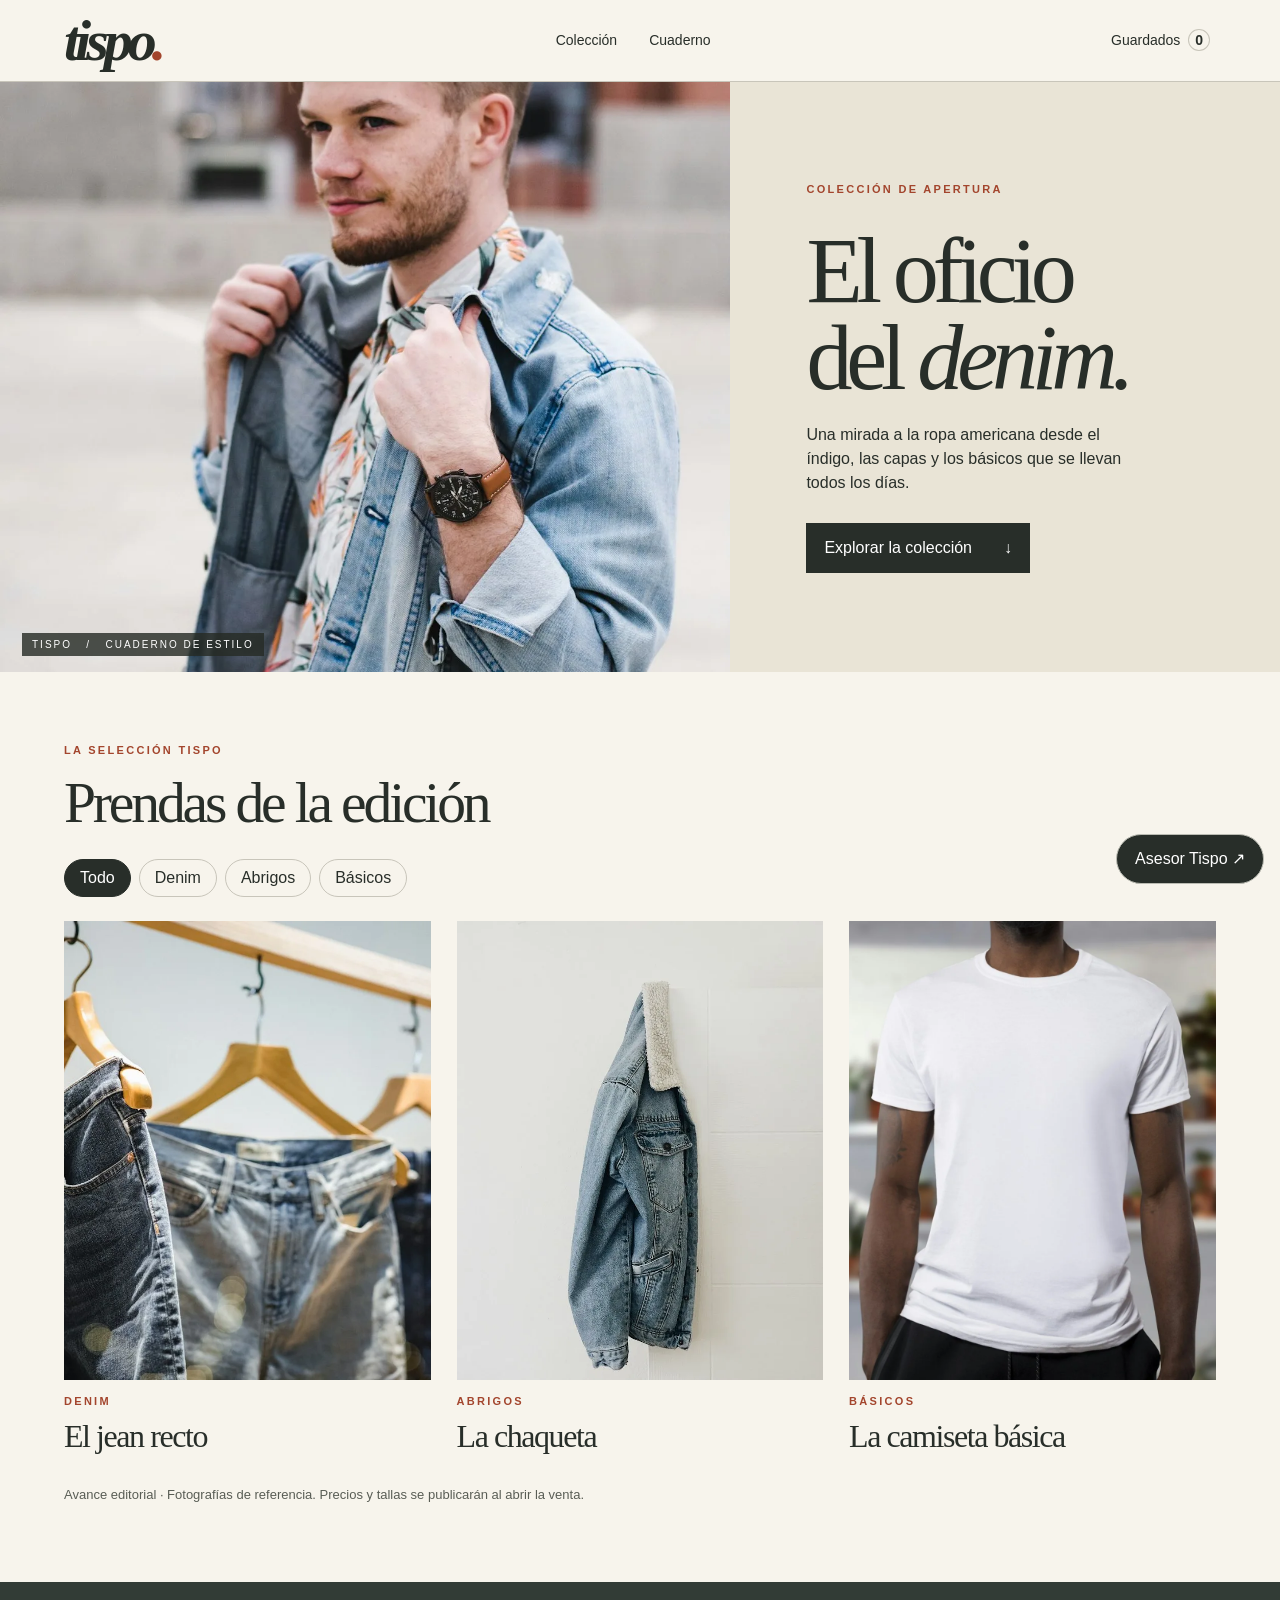
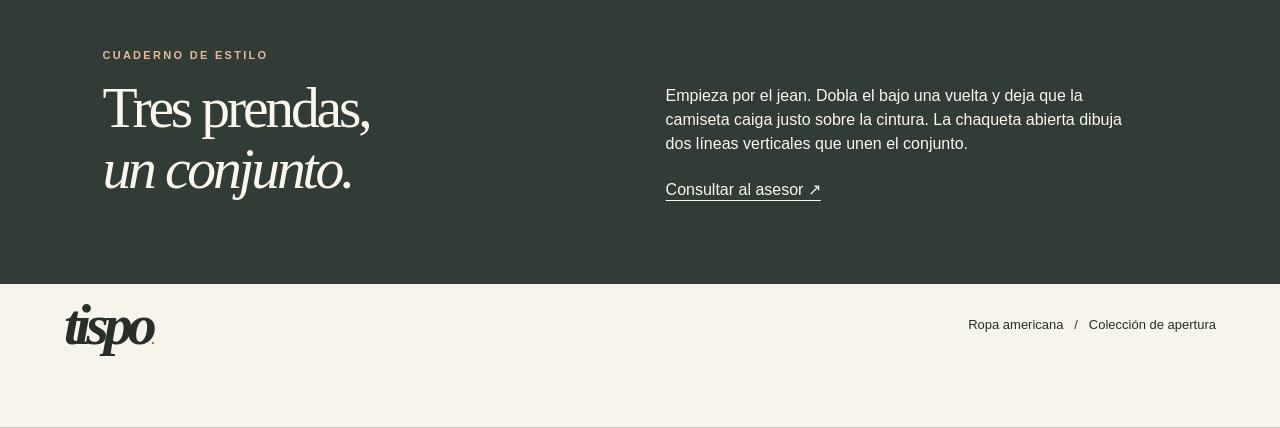
==== public/index.html @ db1927c0 "Publica la colección de Tispo y su asesor en Cloudflare" ====
<!doctype html>
<html lang="es"><head><meta charset="utf-8"><meta name="viewport" content="width=device-width,initial-scale=1"><meta name="theme-color" content="#292e27"><title>Tispo — Ropa americana</title><meta name="description" content="El cuaderno de estilo de Tispo. Descubre la primera selección de denim, chaquetas y básicos de inspiración americana."><link rel="stylesheet" href="./style.css"></head>
<body><header><a class="logo" href="#" aria-label="Tispo, inicio">tispo<span>.</span></a><nav><a href="#coleccion">Colección</a><a href="#cuaderno">Cuaderno</a></nav><button id="saved">Guardados <b id="count">0</b></button></header>
<main><section class="hero"><div class="cover"><img id="hero-photo" alt="Fotografía editorial de denim"><div class="caption">TISPO &nbsp; / &nbsp; CUADERNO DE ESTILO</div></div><div class="intro"><small>COLECCIÓN DE APERTURA</small><h1>El oficio<br>del <i>denim.</i></h1><p>Una mirada a la ropa americana desde el índigo, las capas y los básicos que se llevan todos los días.</p><a class="cta" href="#coleccion">Explorar la colección <span>↓</span></a></div></section>
<section id="coleccion"><small>LA SELECCIÓN TISPO</small><h2>Prendas de la edición</h2><div class="filters" role="group" aria-label="Filtrar colección"></div><div class="grid" id="grid"></div><p class="fine">Avance editorial · Fotografías de referencia. Precios y tallas se publicarán al abrir la venta.</p></section>
<section id="cuaderno"><div><small>CUADERNO DE ESTILO</small><h2>Tres prendas,<br><i>un conjunto.</i></h2></div><div><p>Empieza por el jean. Dobla el bajo una vuelta y deja que la camiseta caiga justo sobre la cintura. La chaqueta abierta dibuja dos líneas verticales que unen el conjunto.</p><button class="underline" id="styleAsk">Consultar al asesor ↗</button></div></section></main>
<footer><a class="logo" href="#">tispo<span>.</span></a><span>Ropa americana &nbsp; / &nbsp; Colección de apertura</span></footer>
<button class="assist" id="ask">Asesor Tispo ↗</button>
<dialog id="panel"><button class="close" aria-label="Cerrar">×</button><div id="inside"></div></dialog>
<script type="module" src="./app.js"></script></body></html>
---- public/style.css ----
:root{--ink:#282e29;--paper:#f7f4ec;--rust:#a3452d;--line:#c8c5ba}*{box-sizing:border-box}html{scroll-behavior:smooth}body{margin:0;background:var(--paper);color:var(--ink);font:16px/1.5 'DM Sans',Arial,sans-serif}a,button{color:inherit}button,input{font:inherit}button{cursor:pointer;background:none;border:0}a{text-decoration:none}a:focus-visible,button:focus-visible,input:focus-visible{outline:3px solid #ca693e;outline-offset:3px}header,footer{padding:14px 5vw;display:flex;align-items:center;justify-content:space-between;border-bottom:1px solid var(--line)}.logo{font: bold italic 58px/.92 Georgia,serif;letter-spacing:-5px}.logo span{color:var(--rust)}nav{display:flex;gap:32px}header button,nav a{font-size:14px}#count{border:1px solid var(--line);border-radius:50%;padding:2px 6px;margin-left:4px}.hero{display:grid;grid-template-columns:57% 43%;min-height:590px}.cover{position:relative;min-height:460px;background:#434c46}.cover img{position:absolute;width:100%;height:100%;object-fit:cover}.caption{position:absolute;bottom:16px;left:22px;color:white;background:#262b25ce;padding:4px 10px;font-size:10px;letter-spacing:2px}.intro{display:flex;flex-direction:column;align-items:flex-start;justify-content:center;padding:6vw;background:#e9e4d6}small{font:700 11px/1.4 Arial,sans-serif;letter-spacing:2.3px;color:var(--rust)}h1,h2,h3{font-family:Georgia,'Times New Roman',serif;font-weight:normal}h1{font-size:clamp(58px,7.2vw,130px);letter-spacing:-.067em;line-height:.95;margin:30px 0 20px}h2{font-size:clamp(36px,4.5vw,75px);letter-spacing:-.055em;line-height:1.05;margin:12px 0 25px}.intro p{max-width:340px;margin:0 0 28px}.cta{display:inline-flex;background:var(--ink);color:white;align-items:center;gap:32px;padding:13px 18px}.cta:hover,.assist:hover{background:#454d41}#coleccion{padding:65px 5vw}.filters{display:flex;gap:8px;flex-wrap:wrap;margin:0 0 24px}.filters button{border:1px solid var(--line);padding:6px 15px;border-radius:24px}.filters [aria-pressed=true]{background:var(--ink);color:white;border-color:var(--ink)}.grid{display:grid;grid-template-columns:repeat(3,1fr);gap:2vw}.card{text-align:left;display:block;padding:0;width:100%}.card img,.product-img{aspect-ratio:4/5;object-fit:cover;width:100%;display:block;background:#e3e0d7}.card small{display:block;margin:14px 0 3px}.card h3{font-size:clamp(23px,2.5vw,40px);margin:0;letter-spacing:-.045em}.card:hover h3{text-decoration:underline}.fine{font-size:13px;color:#595d55}.fine,#cuaderno p{margin-top:25px}#cuaderno{background:#323c36;color:#faf7ed;display:grid;grid-template-columns:1fr 1fr;gap:4vw;padding:60px 8vw;align-items:center}#cuaderno small{color:#e9b998}#cuaderno p{max-width:480px}.underline{text-decoration:underline;text-underline-offset:5px;padding:6px 0}footer{padding-bottom:75px;gap:20px}footer span{font-size:13px}.assist{position:fixed;bottom:16px;right:16px;background:var(--ink);color:white;padding:12px 18px;border:1px solid #babbb2;border-radius:30px;z-index:2}dialog{width:min(460px,96vw);max-height:88dvh;overflow:auto;border:1px solid var(--line);padding:42px 24px 24px;background:var(--paper);color:var(--ink)}dialog::backdrop{background:#19241c88}.close{position:absolute;right:8px;top:0;font-size:30px}.product-img{max-height:260px}dialog h2{font-size:38px}dialog button:not(.close){border:1px solid var(--line);padding:8px 12px;margin:3px}.chatlog p{padding:10px 14px;background:#e5e4d9}.chatlog .user{background:#d9e1d3;margin-left:24px}form{display:flex;gap:4px}input{min-width:0;flex:1;padding:10px;border:1px solid var(--line)}@media(max-width:700px){header{padding:12px 5vw}.logo{font-size:44px}nav{gap:10px}nav a,header button{font-size:12px}.hero{display:flex;flex-direction:column;min-height:0}.cover{min-height:46svh}.intro{padding:30px 6vw}.intro h1{margin:12px 0;font-size:63px}.intro h1 br{display:none}.intro p{margin-bottom:16px}.grid{grid-template-columns:repeat(2,minmax(0,1fr));gap:22px 12px}#coleccion{padding:40px 5vw}#cuaderno{grid-template-columns:1fr;gap:0;padding:35px 6vw}#cuaderno p{margin-top:0}footer{align-items:flex-start}.filters button{font-size:13px;padding:7px 12px}}@media(prefers-reduced-motion:reduce){html{scroll-behavior:auto}}
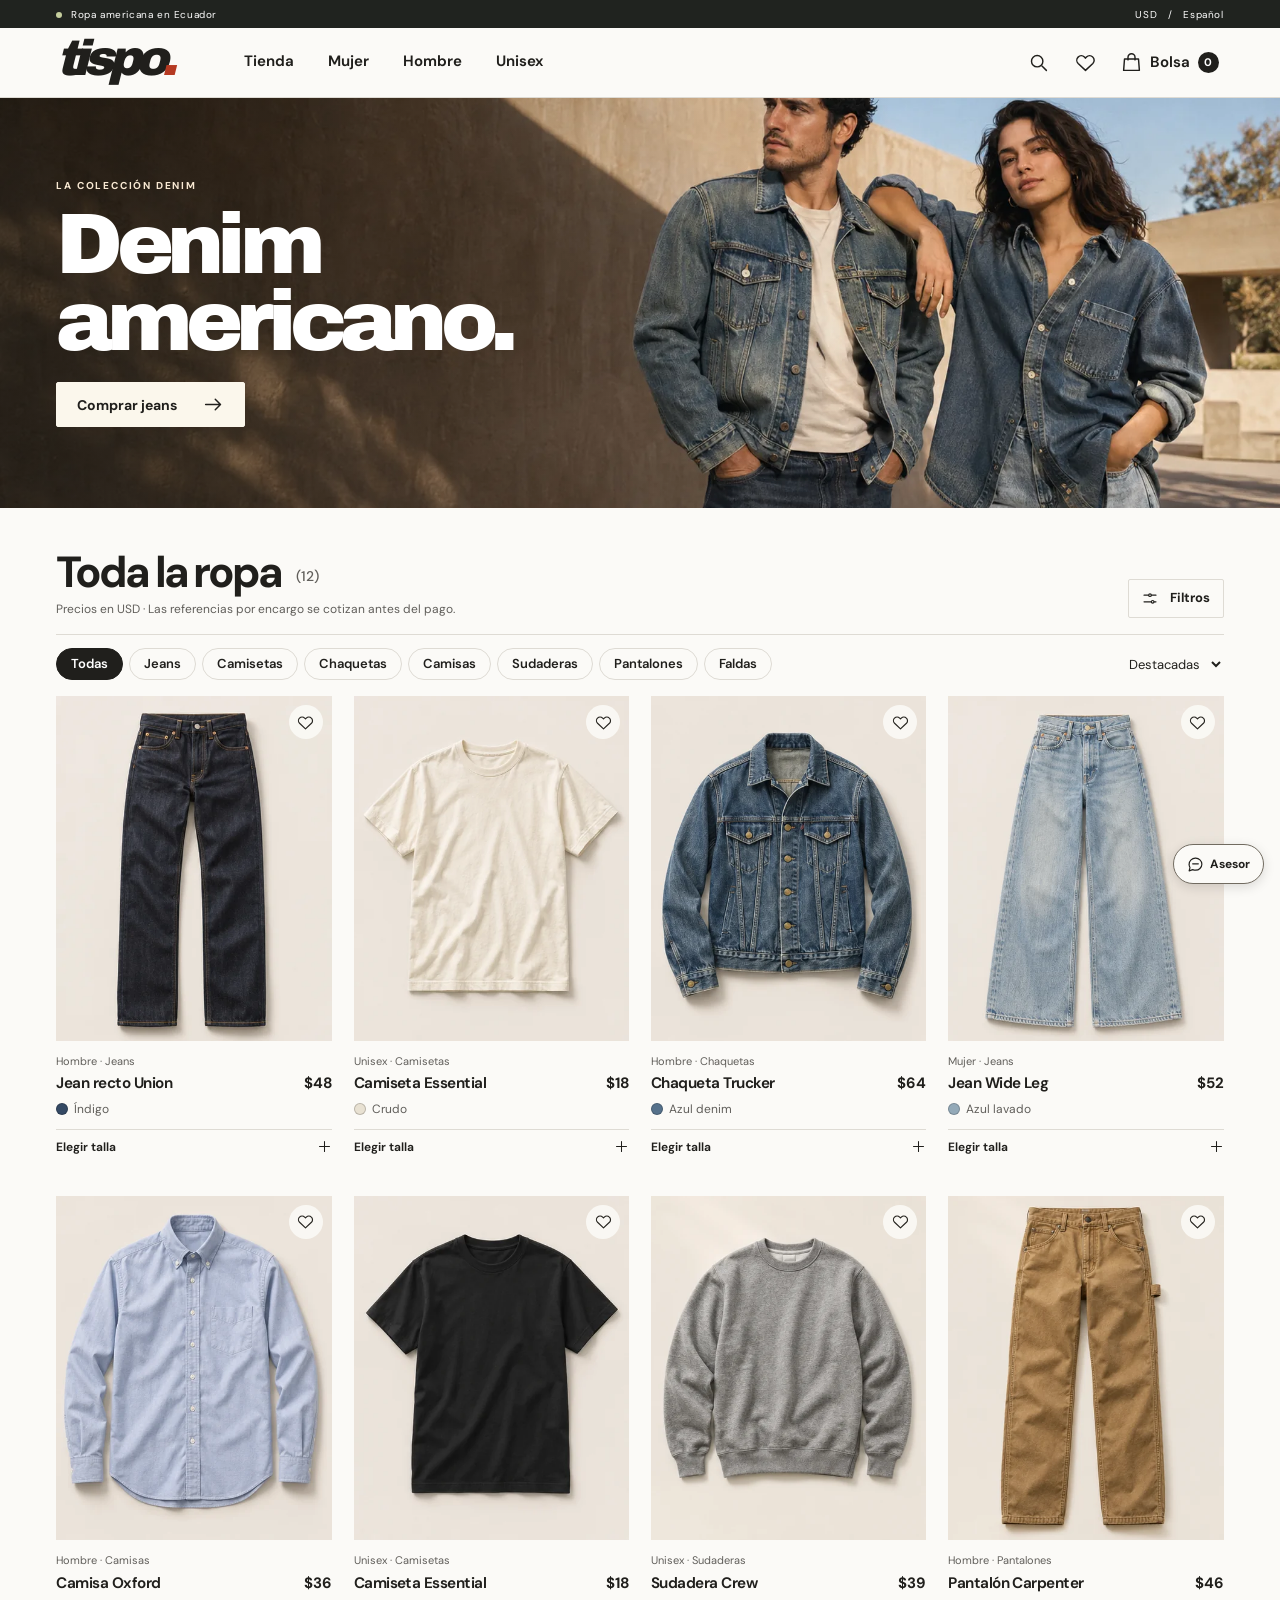
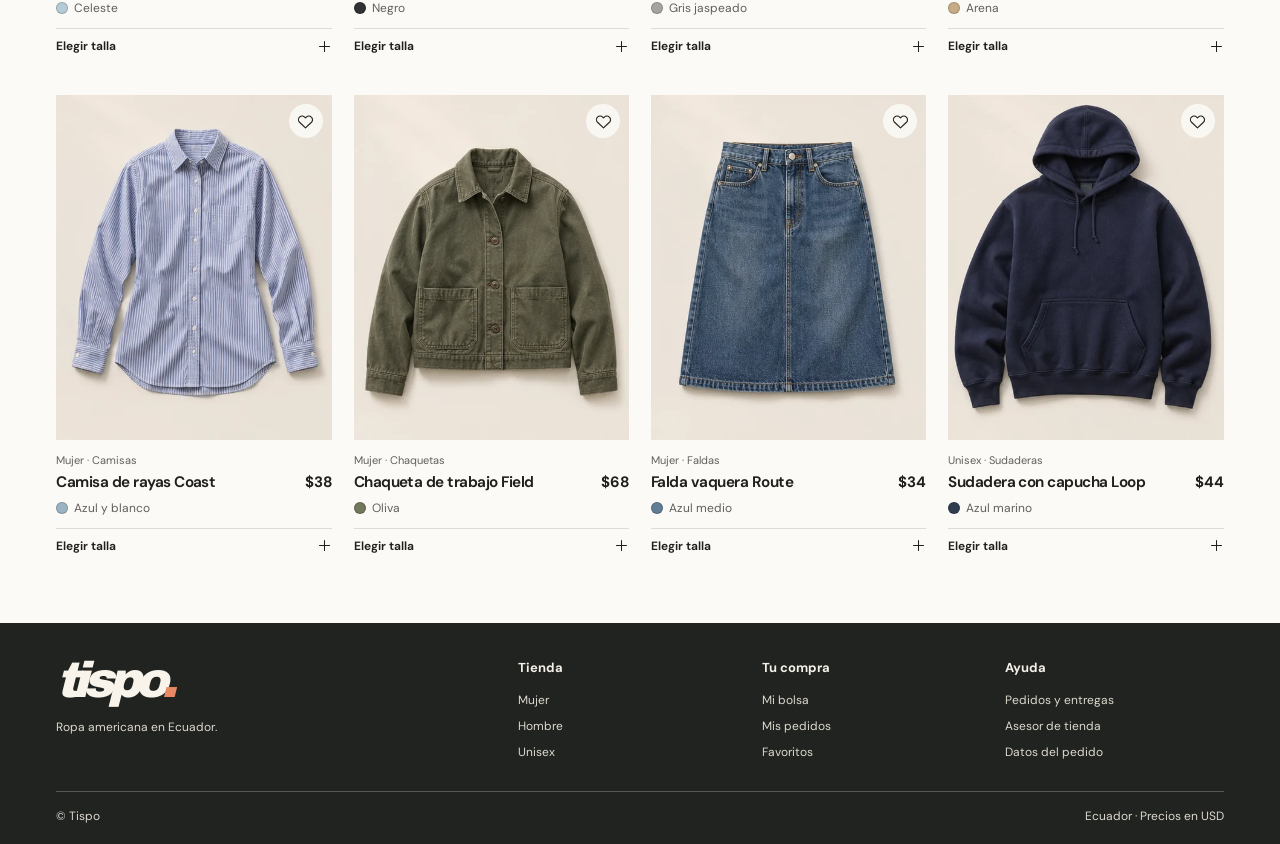
==== commit 06fd6aa5: "Publica la tienda Tispo con compra por talla, bolsa, checkout y gestión de pedidos" ====
--- a/public/index.html
+++ b/public/index.html
@@ -1,10 +1,48 @@
 <!doctype html>
-<html lang="es"><head><meta charset="utf-8"><meta name="viewport" content="width=device-width,initial-scale=1"><meta name="theme-color" content="#292e27"><title>Tispo — Ropa americana</title><meta name="description" content="El cuaderno de estilo de Tispo. Descubre la primera selección de denim, chaquetas y básicos de inspiración americana."><link rel="stylesheet" href="./style.css"></head>
-<body><header><a class="logo" href="#" aria-label="Tispo, inicio">tispo<span>.</span></a><nav><a href="#coleccion">Colección</a><a href="#cuaderno">Cuaderno</a></nav><button id="saved">Guardados <b id="count">0</b></button></header>
-<main><section class="hero"><div class="cover"><img id="hero-photo" alt="Fotografía editorial de denim"><div class="caption">TISPO &nbsp; / &nbsp; CUADERNO DE ESTILO</div></div><div class="intro"><small>COLECCIÓN DE APERTURA</small><h1>El oficio<br>del <i>denim.</i></h1><p>Una mirada a la ropa americana desde el índigo, las capas y los básicos que se llevan todos los días.</p><a class="cta" href="#coleccion">Explorar la colección <span>↓</span></a></div></section>
-<section id="coleccion"><small>LA SELECCIÓN TISPO</small><h2>Prendas de la edición</h2><div class="filters" role="group" aria-label="Filtrar colección"></div><div class="grid" id="grid"></div><p class="fine">Avance editorial · Fotografías de referencia. Precios y tallas se publicarán al abrir la venta.</p></section>
-<section id="cuaderno"><div><small>CUADERNO DE ESTILO</small><h2>Tres prendas,<br><i>un conjunto.</i></h2></div><div><p>Empieza por el jean. Dobla el bajo una vuelta y deja que la camiseta caiga justo sobre la cintura. La chaqueta abierta dibuja dos líneas verticales que unen el conjunto.</p><button class="underline" id="styleAsk">Consultar al asesor ↗</button></div></section></main>
-<footer><a class="logo" href="#">tispo<span>.</span></a><span>Ropa americana &nbsp; / &nbsp; Colección de apertura</span></footer>
-<button class="assist" id="ask">Asesor Tispo ↗</button>
-<dialog id="panel"><button class="close" aria-label="Cerrar">×</button><div id="inside"></div></dialog>
-<script type="module" src="./app.js"></script></body></html>
+<html lang="es-EC"><head>
+<meta charset="utf-8"><meta name="viewport" content="width=device-width,initial-scale=1,viewport-fit=cover">
+<meta name="theme-color" content="#f9f8f4"><meta name="description" content="Compra ropa americana en Tispo. Elige jeans, camisetas, camisas y chaquetas, selecciona tu talla y haz tu pedido en Ecuador.">
+<meta name="referrer" content="no-referrer"><title>Tispo — Tienda de ropa americana</title>
+<link rel="icon" href="./favicon.svg" type="image/svg+xml"><link rel="stylesheet" href="./style.css?v=tienda1">
+</head><body>
+<a class="skip" href="#contenido">Saltar a la tienda</a>
+<svg class="symbols" aria-hidden="true" xmlns="http://www.w3.org/2000/svg">
+<symbol id="i-bag" viewBox="0 0 24 24"><path d="M4 8h16l1 13H3L4 8Z"/><path d="M8 9V6a4 4 0 0 1 8 0v3"/></symbol>
+<symbol id="i-search" viewBox="0 0 24 24"><circle cx="10.5" cy="10.5" r="6.5"/><path d="m16 16 5 5"/></symbol>
+<symbol id="i-heart" viewBox="0 0 24 24"><path d="M20.3 5.8a5.1 5.1 0 0 0-7.2 0L12 7l-1.2-1.2a5.1 5.1 0 0 0-7.2 7.3L12 21l8.4-7.9a5.1 5.1 0 0 0-.1-7.3Z"/></symbol>
+<symbol id="i-menu" viewBox="0 0 24 24"><path d="M3 7h18M3 12h18M3 17h18"/></symbol>
+<symbol id="i-right" viewBox="0 0 24 24"><path d="M3 12h17m-6-6 6 6-6 6"/></symbol>
+<symbol id="i-close" viewBox="0 0 24 24"><path d="m5 5 14 14M19 5 5 19"/></symbol>
+<symbol id="i-plus" viewBox="0 0 24 24"><path d="M12 4v16M4 12h16"/></symbol>
+<symbol id="i-minus" viewBox="0 0 24 24"><path d="M4 12h16"/></symbol>
+<symbol id="i-tune" viewBox="0 0 24 24"><path d="M3 7h7m4 0h7M3 17h11m4 0h3"/><circle cx="12" cy="7" r="2"/><circle cx="16" cy="17" r="2"/></symbol>
+<symbol id="i-chevron" viewBox="0 0 24 24"><path d="m8 5 7 7-7 7"/></symbol>
+<symbol id="i-chat" viewBox="0 0 24 24"><path d="M21 11.5a8.7 8.7 0 0 1-9 8.5c-1.4 0-2.7-.3-3.9-.8L3 21l1.2-4.7A8.2 8.2 0 0 1 3 11.5 8.7 8.7 0 0 1 12 3a8.7 8.7 0 0 1 9 8.5Z"/><path d="M8 11h8"/></symbol>
+<symbol id="i-check" viewBox="0 0 24 24"><path d="m4 12 5 5L20 6"/></symbol>
+<symbol id="i-box" viewBox="0 0 24 24"><path d="m3 7 9-5 9 5v11l-9 5-9-5V7Zm1 0 8 4.5L20 7M12 12v10M7.5 4.5l9 5v4"/></symbol>
+</svg>
+<div class="market"><div><span class="market-dot"></span> Ropa americana en Ecuador</div><span>USD &nbsp; / &nbsp; Español</span></div>
+<header class="header"><div class="header-inner">
+<button class="icon-button mobile-menu" data-act="menu" aria-label="Abrir menú"><svg><use href="#i-menu"/></svg></button>
+<a class="brand" href="#inicio" aria-label="Tispo, inicio">tispo<span>.</span></a>
+<nav class="primary" aria-label="Colecciones"><a href="#tienda">Tienda</a><a href="#tienda?linea=Mujer">Mujer</a><a href="#tienda?linea=Hombre">Hombre</a><a href="#tienda?linea=Unisex">Unisex</a></nav>
+<div class="header-tools"><button data-act="buscar" class="icon-button" aria-label="Buscar prendas"><svg><use href="#i-search"/></svg></button>
+<a href="#guardados" class="icon-button saved-link" aria-label="Ver favoritos"><svg><use href="#i-heart"/></svg></a>
+<button class="bag-button" data-act="bolsa" aria-label="Abrir bolsa, 0 prendas"><svg><use href="#i-bag"/></svg><span class="bag-word">Bolsa</span><b id="bag-count">0</b></button></div>
+</div></header>
+<main id="contenido" tabindex="-1">
+<section class="hero" id="hero"><picture><source media="(max-width:650px)" srcset="./img/campana/mobile.webp"><img src="./img/campana/hero.webp" alt="Dos modelos con chaquetas y jeans de la campaña Tispo" fetchpriority="high"></picture>
+<div class="hero-content"><p class="hero-kicker">LA COLECCIÓN DENIM</p><h1>Denim<br>americano.</h1><a class="btn pale" href="#tienda?categoria=Jeans">Comprar jeans <svg><use href="#i-right"/></svg></a></div></section>
+<div id="view" class="view"><section class="container collection"><h2>Toda la ropa</h2><p>Cargando prendas…</p></section></div>
+</main>
+<footer class="footer"><div class="footer-main"><div><a class="brand" href="#inicio">tispo<span>.</span></a><p>Ropa americana en Ecuador.</p></div>
+<div><h3>Tienda</h3><a href="#tienda?linea=Mujer">Mujer</a><a href="#tienda?linea=Hombre">Hombre</a><a href="#tienda?linea=Unisex">Unisex</a></div>
+<div><h3>Tu compra</h3><button data-act="bolsa">Mi bolsa</button><a href="#pedidos">Mis pedidos</a><a href="#guardados">Favoritos</a></div>
+<div><h3>Ayuda</h3><button data-act="ayuda" data-id="entregas">Pedidos y entregas</button><button data-act="asesor">Asesor de tienda</button><button data-act="ayuda" data-id="datos">Datos del pedido</button></div></div>
+<div class="footer-end"><span>© Tispo</span><span>Ecuador · Precios en USD</span></div></footer>
+<button id="assistant-launch" class="assistant-launch" data-act="asesor" aria-label="Abrir asesor de tienda"><svg><use href="#i-chat"/></svg><span>Asesor</span></button>
+<dialog id="overlay" aria-labelledby="modal-title"><div class="modal-head"><h2 id="modal-title"></h2><button class="icon-button" data-act="cerrar" aria-label="Cerrar"><svg><use href="#i-close"/></svg></button></div><div id="modal-body"></div></dialog>
+<div id="toast" class="toast" role="status" aria-live="polite"></div>
+<noscript>Activa JavaScript para consultar las prendas y hacer tu pedido.</noscript>
+<script type="module" src="./app.js?v=tienda1"></script>
+</body></html>
--- a/public/style.css
+++ b/public/style.css
@@ -1 +1,10 @@
-:root{--ink:#282e29;--paper:#f7f4ec;--rust:#a3452d;--line:#c8c5ba}*{box-sizing:border-box}html{scroll-behavior:smooth}body{margin:0;background:var(--paper);color:var(--ink);font:16px/1.5 'DM Sans',Arial,sans-serif}a,button{color:inherit}button,input{font:inherit}button{cursor:pointer;background:none;border:0}a{text-decoration:none}a:focus-visible,button:focus-visible,input:focus-visible{outline:3px solid #ca693e;outline-offset:3px}header,footer{padding:14px 5vw;display:flex;align-items:center;justify-content:space-between;border-bottom:1px solid var(--line)}.logo{font: bold italic 58px/.92 Georgia,serif;letter-spacing:-5px}.logo span{color:var(--rust)}nav{display:flex;gap:32px}header button,nav a{font-size:14px}#count{border:1px solid var(--line);border-radius:50%;padding:2px 6px;margin-left:4px}.hero{display:grid;grid-template-columns:57% 43%;min-height:590px}.cover{position:relative;min-height:460px;background:#434c46}.cover img{position:absolute;width:100%;height:100%;object-fit:cover}.caption{position:absolute;bottom:16px;left:22px;color:white;background:#262b25ce;padding:4px 10px;font-size:10px;letter-spacing:2px}.intro{display:flex;flex-direction:column;align-items:flex-start;justify-content:center;padding:6vw;background:#e9e4d6}small{font:700 11px/1.4 Arial,sans-serif;letter-spacing:2.3px;color:var(--rust)}h1,h2,h3{font-family:Georgia,'Times New Roman',serif;font-weight:normal}h1{font-size:clamp(58px,7.2vw,130px);letter-spacing:-.067em;line-height:.95;margin:30px 0 20px}h2{font-size:clamp(36px,4.5vw,75px);letter-spacing:-.055em;line-height:1.05;margin:12px 0 25px}.intro p{max-width:340px;margin:0 0 28px}.cta{display:inline-flex;background:var(--ink);color:white;align-items:center;gap:32px;padding:13px 18px}.cta:hover,.assist:hover{background:#454d41}#coleccion{padding:65px 5vw}.filters{display:flex;gap:8px;flex-wrap:wrap;margin:0 0 24px}.filters button{border:1px solid var(--line);padding:6px 15px;border-radius:24px}.filters [aria-pressed=true]{background:var(--ink);color:white;border-color:var(--ink)}.grid{display:grid;grid-template-columns:repeat(3,1fr);gap:2vw}.card{text-align:left;display:block;padding:0;width:100%}.card img,.product-img{aspect-ratio:4/5;object-fit:cover;width:100%;display:block;background:#e3e0d7}.card small{display:block;margin:14px 0 3px}.card h3{font-size:clamp(23px,2.5vw,40px);margin:0;letter-spacing:-.045em}.card:hover h3{text-decoration:underline}.fine{font-size:13px;color:#595d55}.fine,#cuaderno p{margin-top:25px}#cuaderno{background:#323c36;color:#faf7ed;display:grid;grid-template-columns:1fr 1fr;gap:4vw;padding:60px 8vw;align-items:center}#cuaderno small{color:#e9b998}#cuaderno p{max-width:480px}.underline{text-decoration:underline;text-underline-offset:5px;padding:6px 0}footer{padding-bottom:75px;gap:20px}footer span{font-size:13px}.assist{position:fixed;bottom:16px;right:16px;background:var(--ink);color:white;padding:12px 18px;border:1px solid #babbb2;border-radius:30px;z-index:2}dialog{width:min(460px,96vw);max-height:88dvh;overflow:auto;border:1px solid var(--line);padding:42px 24px 24px;background:var(--paper);color:var(--ink)}dialog::backdrop{background:#19241c88}.close{position:absolute;right:8px;top:0;font-size:30px}.product-img{max-height:260px}dialog h2{font-size:38px}dialog button:not(.close){border:1px solid var(--line);padding:8px 12px;margin:3px}.chatlog p{padding:10px 14px;background:#e5e4d9}.chatlog .user{background:#d9e1d3;margin-left:24px}form{display:flex;gap:4px}input{min-width:0;flex:1;padding:10px;border:1px solid var(--line)}@media(max-width:700px){header{padding:12px 5vw}.logo{font-size:44px}nav{gap:10px}nav a,header button{font-size:12px}.hero{display:flex;flex-direction:column;min-height:0}.cover{min-height:46svh}.intro{padding:30px 6vw}.intro h1{margin:12px 0;font-size:63px}.intro h1 br{display:none}.intro p{margin-bottom:16px}.grid{grid-template-columns:repeat(2,minmax(0,1fr));gap:22px 12px}#coleccion{padding:40px 5vw}#cuaderno{grid-template-columns:1fr;gap:0;padding:35px 6vw}#cuaderno p{margin-top:0}footer{align-items:flex-start}.filters button{font-size:13px;padding:7px 12px}}@media(prefers-reduced-motion:reduce){html{scroll-behavior:auto}}
+@font-face{font-family:DM Sans;src:url('./fonts/dm-sans.woff2') format('woff2');font-weight:400 800;font-display:swap}
+@font-face{font-family:Archivo Black;src:url('./fonts/archivo-black.woff2') format('woff2');font-weight:400 900;font-display:swap}
+:root{--ink:#201f1c;--paper:#fbfaf7;--white:#fff;--line:#dedbd4;--muted:#615f5b;--red:#b53922;--dark:#20231f;--sage:#385341;--sand:#eae6de;--gutter:clamp(18px,4.4vw,82px);--shadow:0 12px 42px #211d171f}
+*{box-sizing:border-box}html{scroll-padding-top:84px}body{margin:0;background:var(--paper);color:var(--ink);font:15px/1.5 'DM Sans',Arial,sans-serif;-webkit-font-smoothing:antialiased}button,input,select,textarea{font:inherit;color:inherit}button,a,input,select,textarea{touch-action:manipulation}a{color:inherit;text-decoration:none}button{cursor:pointer;background:none;border:0}button:disabled{cursor:default;opacity:.55}button,a,input,select,textarea,summary{outline-offset:4px}button:focus-visible,a:focus-visible,summary:focus-visible{outline:2px solid var(--red)}[hidden]{display:none!important}h1,h2,h3,p{margin:0}h1,h2,h3{line-height:1.1}svg{width:21px;height:21px;fill:none;stroke:currentColor;stroke-linecap:round;stroke-linejoin:round;stroke-width:1.65;flex:none}.symbols{position:absolute;width:0;height:0;overflow:hidden}.skip{position:fixed;left:8px;top:-100px;z-index:15;background:#fff;padding:10px}.skip:focus{top:8px}.market{height:28px;background:var(--dark);color:#fff;display:flex;align-items:center;justify-content:space-between;padding:0 var(--gutter);font-size:10px;letter-spacing:.06em}.market-dot{display:inline-block;width:6px;height:6px;border-radius:50%;background:#c5ce9d;margin-right:5px;vertical-align:middle}.header{position:sticky;top:0;z-index:5;background:#fbfaf7f7;border-bottom:1px solid var(--line)}.header-inner{min-height:69px;max-width:1900px;margin:auto;padding:0 var(--gutter);display:flex;align-items:center;gap:5vw}.brand{font:italic 800 50px/.88 'Archivo Black','Arial Black',sans-serif;letter-spacing:-.12em;display:inline-block;padding-right:.13em;padding-bottom:7px;color:var(--ink)}.brand span{color:var(--red)}.primary,.header-tools{display:flex;align-items:center;gap:clamp(16px,2.5vw,42px)}.primary a{padding:22px 1px;font-size:15px;font-weight:650;border-bottom:2px solid transparent}.primary a:hover,.primary a.active{border-color:var(--red)}.header-tools{margin-left:auto;gap:7px}.icon-button,.bag-button,.assistant-launch{display:inline-flex;align-items:center;justify-content:center}.icon-button{width:40px;height:40px;border-radius:50%}.icon-button:hover{background:var(--sand)}.bag-button{gap:8px;height:40px;padding:0 5px 0 8px;font-weight:650}.bag-button b{font-size:11px;min-width:21px;height:21px;display:grid;place-items:center;background:var(--ink);border-radius:50%;color:white}.mobile-menu{display:none}
+.hero{position:relative;isolation:isolate;height:clamp(330px,32vw,490px);color:white;background:#524b40;overflow:hidden}.hero picture,.hero img,.hero:after{position:absolute;inset:0;width:100%;height:100%;z-index:-2}.hero img{object-fit:cover;object-position:50% 45%}.hero:after{content:'';z-index:-1;background:linear-gradient(90deg,rgba(14,14,12,.52),rgba(14,14,12,.12) 44%,transparent 70%)}.hero-content{max-width:1900px;margin:auto;height:100%;padding:24px var(--gutter);display:flex;flex-direction:column;align-items:flex-start;justify-content:center}.hero-kicker,.eyebrow{font-size:10px;font-weight:750;letter-spacing:.18em;text-transform:uppercase}.hero-kicker{color:#f8e8d2;margin-bottom:14px}.hero h1{font-family:'Archivo Black','Arial Black',sans-serif;font-weight:800;font-size:clamp(61px,6.7vw,108px);line-height:.89;letter-spacing:-.078em}.btn,.outline,.lite{display:inline-flex;align-items:center;justify-content:center;gap:12px;min-height:45px;padding:11px 20px;border:1px solid var(--ink);border-radius:2px;font-size:14px;font-weight:700;line-height:1.3}.btn{background:var(--ink);color:white}.btn:hover{background:#424039}.btn.pale{background:#fbf7ec;border:1px solid #fbf7ec;color:var(--ink);margin-top:22px;gap:26px}.btn.pale:hover{background:white}.outline{background:transparent;border-color:#a7a298}.outline:hover,.lite:hover{background:var(--sand)}.lite{padding:8px 13px;min-height:36px;border-color:var(--line);background:var(--paper);font-size:13px}.wide{width:100%}.text-button{text-decoration:underline;text-underline-offset:3px;color:var(--muted);padding:4px 0}.container{width:100%;max-width:1900px;padding:0 var(--gutter);margin:auto}.collection{padding-top:clamp(24px,3.3vw,54px);padding-bottom:60px}.collection-title,.split,.totals>div,.modal-head,.footer-end,.field-heading{display:flex;align-items:center;justify-content:space-between;gap:14px}.collection-title{align-items:flex-end;margin-bottom:16px}.collection-title h2,.page-heading,.product-info h1,.checkout h1,.receipt h1{font-size:clamp(34px,3.4vw,62px);letter-spacing:-.072em;line-height:1.02;font-weight:750}.collection-title h2 span{font-size:14px;letter-spacing:0;font-weight:500;color:var(--muted);margin-left:8px;vertical-align:middle}.collection-sub{font-size:12px;color:var(--muted);margin-top:6px}.tools{display:flex;gap:8px}.tools svg{width:16px}.controls{display:flex;align-items:center;justify-content:space-between;border-top:1px solid var(--line);padding:13px 0 16px;gap:12px}.categories{display:flex;align-items:center;gap:6px;overflow-x:auto;scrollbar-width:none;white-space:nowrap}.categories::-webkit-scrollbar{display:none}.chip{display:inline-flex;align-items:center;justify-content:center;border:1px solid var(--line);border-radius:25px;padding:7px 14px;font-size:13px;line-height:1.25;font-weight:600}.chip.on{color:white;background:var(--ink);border-color:var(--ink)}.chip:not(.on):hover{border-color:#837d72}.order-select{border:0;background:none;font-size:13px;max-width:160px}.grid{display:grid;grid-template-columns:repeat(4,minmax(0,1fr));gap:32px clamp(12px,1.7vw,30px)}.card{min-width:0;position:relative}.card-image{position:relative;display:block;aspect-ratio:4/5;overflow:hidden;background:var(--sand)}.card-image img,.product-photo img,.tiny-img{width:100%;height:100%;object-fit:cover;display:block}.card-image img{transition:transform .35s}.card:hover .card-image img{transform:scale(1.025)}.heart{position:absolute;right:9px;top:9px;z-index:1;width:34px;height:34px;color:#272520;background:#fbfaf6e8}.heart svg{width:17px}.heart[aria-pressed=true]{color:var(--red)}.heart[aria-pressed=true] svg{fill:currentColor}.card-info{padding:12px 0 0}.card-dept,.fine,.muted{color:var(--muted)}.card-dept{font-size:11px;margin-bottom:3px}.card-line{display:flex;justify-content:space-between;gap:5px;align-items:baseline}.card-line h3{font-size:clamp(15px,1.19vw,22px);font-weight:650;line-height:1.2;letter-spacing:-.034em}.price{white-space:nowrap;font-weight:700}.card-color{font-size:12px;color:var(--muted);display:flex;gap:6px;align-items:center;margin-top:5px}.swatch{display:inline-block;width:12px;height:12px;border-radius:100%;background:var(--color);border:1px solid #0003;flex-shrink:0}.quick{width:100%;display:flex;align-items:center;justify-content:space-between;margin-top:11px;border-top:1px solid var(--line);padding:8px 0;text-align:left;font-size:12px;font-weight:650}.quick svg{width:15px;height:15px}.quick:hover{color:var(--red)}.availability{color:var(--sage);font-size:12px;font-weight:650}.fine{font-size:12px;line-height:1.45}.eyebrow{color:var(--red);margin-bottom:10px}.crumb{display:flex;align-items:center;gap:8px;margin:22px 0;font-size:12px;color:var(--muted)}.crumb a{text-decoration:underline;text-underline-offset:3px}.product-layout{display:grid;grid-template-columns:1.04fr 1fr;gap:clamp(27px,6vw,110px);max-width:1250px;margin:0 auto 48px}.product-photo{background:var(--sand);aspect-ratio:4/5;overflow:hidden;max-height:710px}.product-photo img{object-fit:contain;background:#eee8de}.product-info{padding:clamp(3px,2vw,45px) 0;align-self:start}.product-info h1{font-size:clamp(35px,4vw,67px);margin:7px 0 14px}.product-price{display:flex;align-items:baseline;gap:8px;margin:10px 0 16px}.product-price strong{font-size:25px;letter-spacing:-.04em}.product-desc{line-height:1.65;color:#484640;margin:12px 0 20px}.product-color{display:flex;gap:8px;align-items:center;margin:14px 0}.product-color .swatch{width:17px;height:17px}.field-heading{margin:17px 0 8px;font-size:14px}.sizes{display:flex;flex-wrap:wrap;gap:6px}.size{display:grid;place-items:center;min-width:45px;height:40px;border:1px solid #b9b4aa;background:#fff;font-weight:600}.size.chosen{border-color:var(--ink);background:var(--ink);color:#fff}.buttons{display:grid;gap:8px;margin-top:17px}.product-help{border-top:1px solid var(--line);margin-top:19px;padding-top:14px}.product-help>p{margin:5px 0}.related{padding:25px 0 60px}.related h2{margin-bottom:18px;font-size:28px;letter-spacing:-.045em}
+.footer{background:var(--dark);color:#f4f0e7;padding:36px var(--gutter) 19px}.footer .brand{color:#f8f4eb}.footer .brand span{color:#e88964}.footer-main{margin:auto;max-width:1700px;display:grid;grid-template-columns:2fr 1fr 1fr 1fr;gap:24px}.footer-main h3{font-size:13px;margin:2px 0 12px}.footer-main p,.footer-main div>a:not(.brand),.footer-main button,.footer-end{font-size:12px;color:#ddd9cf}.footer-main div>a:not(.brand),.footer-main button{display:block;padding:4px 0;text-align:left}.footer-main button:hover,.footer-main a:hover{text-decoration:underline}.footer-main p{margin-top:8px}.footer-end{border-top:1px solid #ffffff3d;padding-top:15px;margin:26px auto 0;max-width:1700px}.assistant-launch{position:fixed;z-index:4;right:16px;bottom:max(16px,env(safe-area-inset-bottom));gap:6px;padding:10px 13px;border-radius:24px;border:1px solid #716b60;background:var(--paper);color:var(--ink);box-shadow:0 3px 12px #0002;font-size:12px;font-weight:700}.assistant-launch svg{width:17px;height:17px}.assistant-launch:hover{background:white}
+dialog{position:fixed;inset:0;width:min(530px,95vw);max-width:100vw;max-height:90dvh;border:0;color:var(--ink);background:var(--paper);padding:0;box-shadow:var(--shadow);overscroll-behavior:contain}dialog::backdrop{background:#19171378}body:has(dialog[open]){overflow:hidden}dialog.drawer{margin:0 0 0 auto;width:min(470px,100vw);height:100dvh;max-height:100dvh}.modal-head{padding:16px 22px;border-bottom:1px solid var(--line);position:sticky;top:0;z-index:2;background:var(--paper)}.modal-head h2{font-size:23px;letter-spacing:-.055em}.modal-head .icon-button{flex-shrink:0}#modal-body{padding:22px}.empty{padding:48px 0;text-align:center}.empty h3{font-size:24px;letter-spacing:-.045em}.empty p{margin:10px auto 20px;color:var(--muted);max-width:440px}.modal-links{display:grid}.modal-links a,.modal-links button{padding:13px 0;text-align:left;border-bottom:1px solid var(--line);font-weight:600}.line-item{display:grid;grid-template-columns:70px 1fr auto;gap:12px;align-items:start;border-bottom:1px solid var(--line);padding:14px 0}.line-item img,.tiny-img{width:70px;height:85px;object-fit:cover;background:var(--sand)}.line-item strong{font-size:14px}.line-item p{font-size:12px;color:var(--muted);margin:4px 0}.stepper{display:inline-flex;border:1px solid var(--line);align-items:center;gap:2px;vertical-align:middle}.stepper button{display:grid;place-items:center;width:31px;height:31px}.stepper svg{width:12px;height:12px}.stepper output{min-width:18px;text-align:center;font-size:13px}.remove{margin-left:8px;font-size:11px}.totals{margin:18px 0}.totals>div{padding:5px 0}.total{font-weight:700;font-size:19px;letter-spacing:-.025em}.mini{display:flex;align-items:center;gap:14px;margin-bottom:15px}.mini img{width:82px;height:103px;object-fit:cover}.mini h3{font-size:20px}.mini p{margin-top:4px}.field{display:flex;flex-direction:column;gap:6px;margin:13px 0;font-size:13px;font-weight:600}.field input,.field select,.field textarea,.search-field input,.chat-form input{border:1px solid #aaa59a;border-radius:2px;padding:11px 12px;background:white;min-height:43px;width:100%}.field small{color:var(--muted);font-weight:400}.error{color:#a72b15;font-size:13px;line-height:1.5;margin:8px 0}.search-field{display:flex;align-items:center;gap:9px}.search-results{display:grid;gap:6px;margin-top:14px}.search-result{display:flex;align-items:center;gap:12px;padding:4px 0;text-align:left}.search-result img{width:48px;height:58px;object-fit:cover}.search-result span{display:block;font-size:13px}.search-result b{font-size:14px}.checkout,.receipt,.orders-page{max-width:1200px;padding-top:26px;padding-bottom:70px}.checkout-cols{display:grid;grid-template-columns:1.1fr .9fr;gap:clamp(24px,6vw,90px);align-items:start;margin-top:25px}.checkout h2,.receipt h2,.manage h2{font-size:22px;letter-spacing:-.04em;margin:16px 0 12px}.summary-box,.surface{border:1px solid var(--line);background:#f2efe8;padding:clamp(16px,2vw,26px)}.summary-box .line-item:first-child{padding-top:0}.radio-option{display:flex;align-items:flex-start;gap:9px;padding:11px;border:1px solid var(--line);margin:7px 0}.radio-option input{margin-top:5px}.radio-option span,.radio-option small{display:block}.radio-option small{color:var(--muted);font-size:12px}.receipt .surface{max-width:700px;margin:18px 0}.receipt .ref{font-family:monospace;font-size:15px;letter-spacing:.04em}.toast{position:fixed;z-index:10;bottom:24px;left:50%;transform:translateX(-50%);background:var(--ink);color:white;padding:11px 18px;box-shadow:var(--shadow);font-size:13px;max-width:84vw;text-align:center;pointer-events:none;opacity:0;transition:opacity .15s}.toast.visible{opacity:1}.chat-turn{border-left:2px solid var(--line);padding:6px 10px;margin:10px 0;line-height:1.5;font-size:14px}.chat-turn.user{border-color:var(--red);font-weight:650}.chat-products{display:grid;gap:5px;margin:9px 0}.chat-form{display:flex;gap:6px;margin:14px 0 3px}.chat-form input{min-width:0}.wrap-actions{display:flex;gap:8px;flex-wrap:wrap;margin:12px 0}.help-text{line-height:1.65}.shop-msg{border-left:3px solid var(--red);padding:9px 12px;background:#f4ede5;margin:16px 0}.order-row{display:flex;align-items:center;justify-content:space-between;padding:16px 0;gap:12px;border-bottom:1px solid var(--line)}.order-row span{font-size:13px;color:var(--muted)}.manage{max-width:1020px;padding:28px var(--gutter) 65px;margin:auto}.manage details{border:1px solid var(--line);background:white;margin:10px 0;padding:12px}.manage summary{cursor:pointer;font-weight:650}.manage .field{max-width:620px}.manage h1{font-size:clamp(30px,4vw,52px);letter-spacing:-.06em}.manage table{border-collapse:collapse;width:100%}.manage th,.manage td{padding:6px 8px;border-bottom:1px solid var(--line);text-align:left;font-size:13px}
+@media(max-width:900px){.grid{grid-template-columns:repeat(3,minmax(0,1fr))}.header-inner{gap:28px}.primary{gap:18px}.hero{height:335px}.order-select{display:none}.product-layout{gap:24px}.card-line{align-items:start;flex-wrap:wrap}}
+@media(max-width:650px){.market{height:24px;font-size:9px}.header-inner{min-height:55px;padding:0 12px;gap:7px}.brand{font-size:39px}.primary,.saved-link,.bag-word{display:none}.mobile-menu{display:inline-flex}.header-tools{gap:0}.icon-button{width:38px;height:38px}.bag-button{gap:5px;font-size:13px}.hero{height:clamp(242px,58vw,335px)}.hero img{object-position:50% 28%}.hero:after{background:linear-gradient(90deg,#10100f94,transparent 80%),linear-gradient(0deg,#19181164,transparent 55%)}.hero-content{justify-content:flex-end;padding:18px var(--gutter)}.hero-kicker{font-size:8px;letter-spacing:.15em;margin-bottom:7px}.hero h1{font-size:clamp(42px,10vw,61px);line-height:.88}.btn.pale{margin-top:10px;min-height:34px;padding:7px 11px;font-size:12px;gap:18px}.btn.pale svg{width:15px;height:15px}.collection{padding-top:21px;padding-bottom:42px}.collection-title{margin-bottom:11px;align-items:center}.collection-title h2{font-size:29px}.collection-title h2 span{font-size:11px;margin-left:3px}.collection-sub{font-size:10px}.tools .lite{padding:7px 9px;min-height:33px;font-size:11px}.controls{padding:9px 0 12px}.chip{font-size:12px;padding:6px 12px}.grid{grid-template-columns:repeat(2,minmax(0,1fr));gap:18px 10px}.card-info{padding-top:8px}.card-line{display:block}.card-line h3{font-size:15px}.card-line .price{display:block;font-size:14px;margin-top:3px}.card-color{font-size:11px;margin-top:2px}.heart{top:5px;right:5px;width:28px;height:28px}.heart svg{width:15px}.quick{margin-top:6px;font-size:11px;padding:7px 0}.card-dept{font-size:10px}.crumb{margin:14px 0;font-size:11px}.product-layout{grid-template-columns:1fr;gap:12px;margin-bottom:20px}.product-photo{aspect-ratio:auto;height:clamp(240px,69vw,390px)}.product-photo img{object-fit:contain}.product-info{padding:0}.product-info h1{font-size:34px;margin:4px 0 8px}.product-price{margin:8px 0}.product-desc{margin:8px 0 13px}.related{padding:18px 0 38px}.footer{padding-top:26px;padding-bottom:26px}.footer-main{grid-template-columns:1fr 1fr;gap:20px}.footer-end{padding-right:38px;font-size:10px}.assistant-launch{right:9px;bottom:max(9px,env(safe-area-inset-bottom));padding:8px}.assistant-launch span{display:none}.assistant-launch svg{width:20px;height:20px}.checkout-cols{grid-template-columns:1fr;gap:13px}.checkout-cols .summary-box{grid-row:1}.checkout-cols .summary-box .line-item{padding:6px 0;grid-template-columns:38px 1fr auto}.checkout-cols .summary-box .line-item img{width:38px;height:46px}.checkout-cols .summary-box h2{margin:0 0 6px}.checkout-cols .summary-box .totals{margin:7px 0 0}.checkout,.receipt,.orders-page{padding-top:16px}.modal-head{padding:10px 16px}#modal-body{padding:15px}.toast{bottom:48px}.footer-main div:first-child p{max-width:140px}.line-item{gap:9px}.checkout h1{font-size:34px}.quick,.chip,.icon-button,.bag-button{position:relative}.size{min-width:44px;min-height:43px}}
+@media(prefers-reduced-motion:reduce){*{transition:none!important;scroll-behavior:auto!important}}
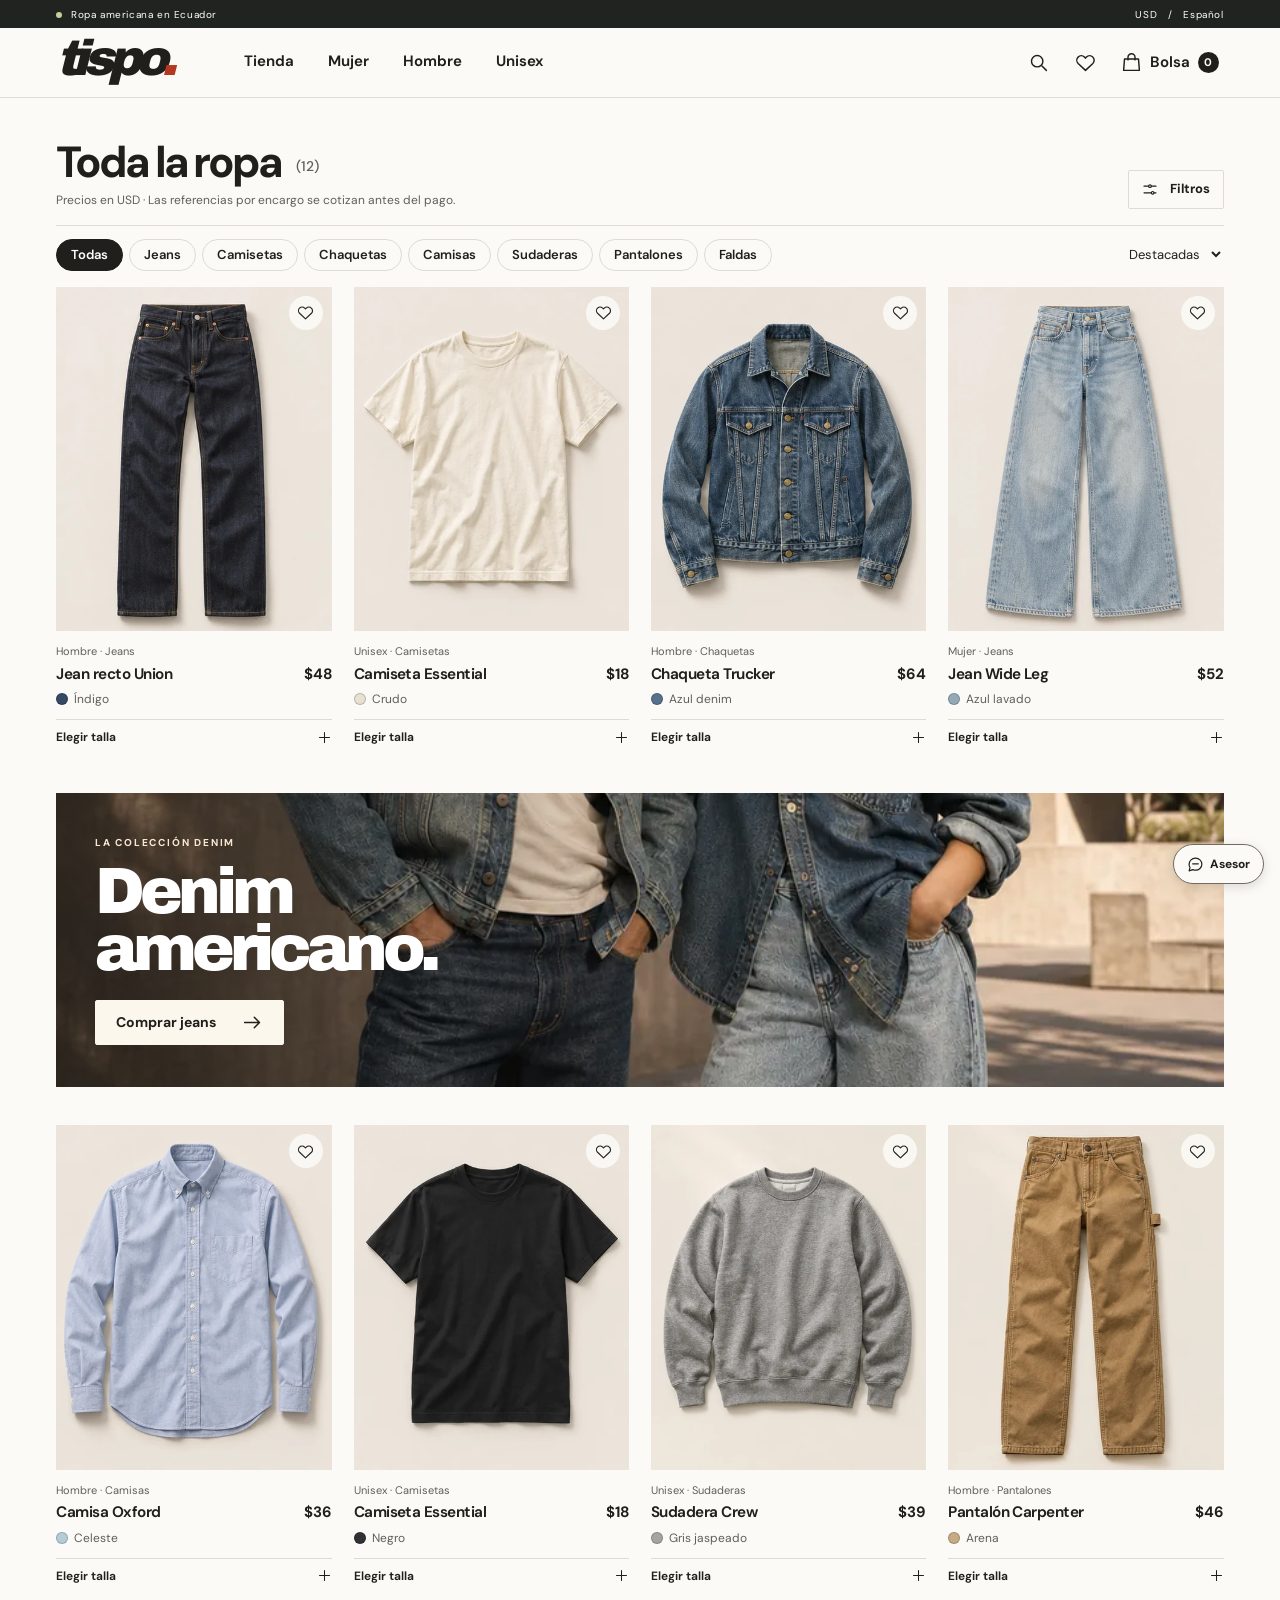
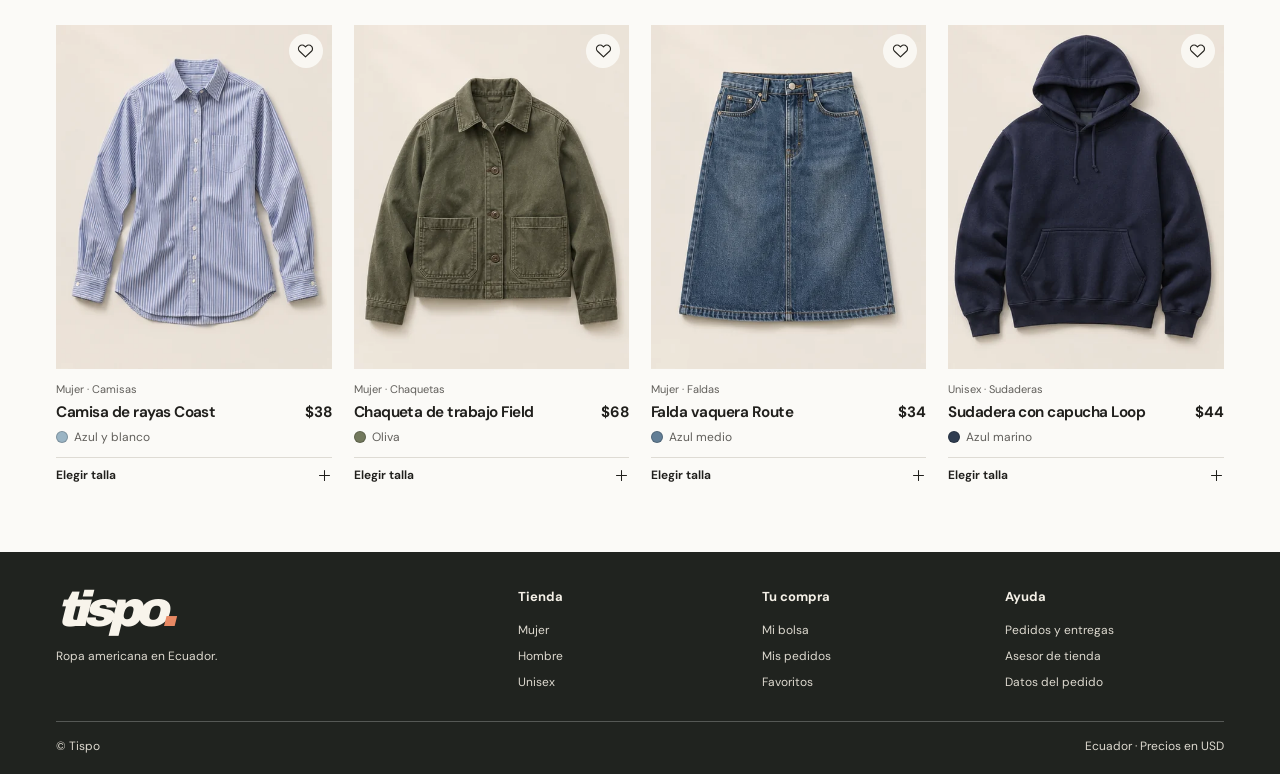
==== commit 556465d1: "Abre Tispo directamente en las prendas y publica el acceso a la tienda alojada en Cloudflare" ====
--- a/public/index.html
+++ b/public/index.html
@@ -3,7 +3,7 @@
 <meta charset="utf-8"><meta name="viewport" content="width=device-width,initial-scale=1,viewport-fit=cover">
 <meta name="theme-color" content="#f9f8f4"><meta name="description" content="Compra ropa americana en Tispo. Elige jeans, camisetas, camisas y chaquetas, selecciona tu talla y haz tu pedido en Ecuador.">
 <meta name="referrer" content="no-referrer"><title>Tispo — Tienda de ropa americana</title>
-<link rel="icon" href="./favicon.svg" type="image/svg+xml"><link rel="stylesheet" href="./style.css?v=tienda1">
+<link rel="icon" href="./favicon.svg" type="image/svg+xml"><link rel="stylesheet" href="./style.css?v=tienda2">
 </head><body>
 <a class="skip" href="#contenido">Saltar a la tienda</a>
 <svg class="symbols" aria-hidden="true" xmlns="http://www.w3.org/2000/svg">
@@ -31,8 +31,8 @@
 <button class="bag-button" data-act="bolsa" aria-label="Abrir bolsa, 0 prendas"><svg><use href="#i-bag"/></svg><span class="bag-word">Bolsa</span><b id="bag-count">0</b></button></div>
 </div></header>
 <main id="contenido" tabindex="-1">
-<section class="hero" id="hero"><picture><source media="(max-width:650px)" srcset="./img/campana/mobile.webp"><img src="./img/campana/hero.webp" alt="Dos modelos con chaquetas y jeans de la campaña Tispo" fetchpriority="high"></picture>
-<div class="hero-content"><p class="hero-kicker">LA COLECCIÓN DENIM</p><h1>Denim<br>americano.</h1><a class="btn pale" href="#tienda?categoria=Jeans">Comprar jeans <svg><use href="#i-right"/></svg></a></div></section>
+<template id="hero-template"><section class="hero campaign-in-shop"><picture><source media="(max-width:650px)" srcset="./img/campana/mobile.webp"><img src="./img/campana/hero.webp" alt="Dos modelos con chaquetas y jeans de la campaña Tispo" fetchpriority="high"></picture>
+<div class="hero-content"><p class="hero-kicker">LA COLECCIÓN DENIM</p><h2>Denim<br>americano.</h2><a class="btn pale" href="#tienda?categoria=Jeans">Comprar jeans <svg><use href="#i-right"/></svg></a></div></section></template>
 <div id="view" class="view"><section class="container collection"><h2>Toda la ropa</h2><p>Cargando prendas…</p></section></div>
 </main>
 <footer class="footer"><div class="footer-main"><div><a class="brand" href="#inicio">tispo<span>.</span></a><p>Ropa americana en Ecuador.</p></div>
@@ -44,5 +44,5 @@
 <dialog id="overlay" aria-labelledby="modal-title"><div class="modal-head"><h2 id="modal-title"></h2><button class="icon-button" data-act="cerrar" aria-label="Cerrar"><svg><use href="#i-close"/></svg></button></div><div id="modal-body"></div></dialog>
 <div id="toast" class="toast" role="status" aria-live="polite"></div>
 <noscript>Activa JavaScript para consultar las prendas y hacer tu pedido.</noscript>
-<script type="module" src="./app.js?v=tienda1"></script>
+<script type="module" src="./app.js?v=tienda2"></script>
 </body></html>
--- a/public/style.css
+++ b/public/style.css
@@ -2,9 +2,11 @@
 @font-face{font-family:Archivo Black;src:url('./fonts/archivo-black.woff2') format('woff2');font-weight:400 900;font-display:swap}
 :root{--ink:#201f1c;--paper:#fbfaf7;--white:#fff;--line:#dedbd4;--muted:#615f5b;--red:#b53922;--dark:#20231f;--sage:#385341;--sand:#eae6de;--gutter:clamp(18px,4.4vw,82px);--shadow:0 12px 42px #211d171f}
 *{box-sizing:border-box}html{scroll-padding-top:84px}body{margin:0;background:var(--paper);color:var(--ink);font:15px/1.5 'DM Sans',Arial,sans-serif;-webkit-font-smoothing:antialiased}button,input,select,textarea{font:inherit;color:inherit}button,a,input,select,textarea{touch-action:manipulation}a{color:inherit;text-decoration:none}button{cursor:pointer;background:none;border:0}button:disabled{cursor:default;opacity:.55}button,a,input,select,textarea,summary{outline-offset:4px}button:focus-visible,a:focus-visible,summary:focus-visible{outline:2px solid var(--red)}[hidden]{display:none!important}h1,h2,h3,p{margin:0}h1,h2,h3{line-height:1.1}svg{width:21px;height:21px;fill:none;stroke:currentColor;stroke-linecap:round;stroke-linejoin:round;stroke-width:1.65;flex:none}.symbols{position:absolute;width:0;height:0;overflow:hidden}.skip{position:fixed;left:8px;top:-100px;z-index:15;background:#fff;padding:10px}.skip:focus{top:8px}.market{height:28px;background:var(--dark);color:#fff;display:flex;align-items:center;justify-content:space-between;padding:0 var(--gutter);font-size:10px;letter-spacing:.06em}.market-dot{display:inline-block;width:6px;height:6px;border-radius:50%;background:#c5ce9d;margin-right:5px;vertical-align:middle}.header{position:sticky;top:0;z-index:5;background:#fbfaf7f7;border-bottom:1px solid var(--line)}.header-inner{min-height:69px;max-width:1900px;margin:auto;padding:0 var(--gutter);display:flex;align-items:center;gap:5vw}.brand{font:italic 800 50px/.88 'Archivo Black','Arial Black',sans-serif;letter-spacing:-.12em;display:inline-block;padding-right:.13em;padding-bottom:7px;color:var(--ink)}.brand span{color:var(--red)}.primary,.header-tools{display:flex;align-items:center;gap:clamp(16px,2.5vw,42px)}.primary a{padding:22px 1px;font-size:15px;font-weight:650;border-bottom:2px solid transparent}.primary a:hover,.primary a.active{border-color:var(--red)}.header-tools{margin-left:auto;gap:7px}.icon-button,.bag-button,.assistant-launch{display:inline-flex;align-items:center;justify-content:center}.icon-button{width:40px;height:40px;border-radius:50%}.icon-button:hover{background:var(--sand)}.bag-button{gap:8px;height:40px;padding:0 5px 0 8px;font-weight:650}.bag-button b{font-size:11px;min-width:21px;height:21px;display:grid;place-items:center;background:var(--ink);border-radius:50%;color:white}.mobile-menu{display:none}
-.hero{position:relative;isolation:isolate;height:clamp(330px,32vw,490px);color:white;background:#524b40;overflow:hidden}.hero picture,.hero img,.hero:after{position:absolute;inset:0;width:100%;height:100%;z-index:-2}.hero img{object-fit:cover;object-position:50% 45%}.hero:after{content:'';z-index:-1;background:linear-gradient(90deg,rgba(14,14,12,.52),rgba(14,14,12,.12) 44%,transparent 70%)}.hero-content{max-width:1900px;margin:auto;height:100%;padding:24px var(--gutter);display:flex;flex-direction:column;align-items:flex-start;justify-content:center}.hero-kicker,.eyebrow{font-size:10px;font-weight:750;letter-spacing:.18em;text-transform:uppercase}.hero-kicker{color:#f8e8d2;margin-bottom:14px}.hero h1{font-family:'Archivo Black','Arial Black',sans-serif;font-weight:800;font-size:clamp(61px,6.7vw,108px);line-height:.89;letter-spacing:-.078em}.btn,.outline,.lite{display:inline-flex;align-items:center;justify-content:center;gap:12px;min-height:45px;padding:11px 20px;border:1px solid var(--ink);border-radius:2px;font-size:14px;font-weight:700;line-height:1.3}.btn{background:var(--ink);color:white}.btn:hover{background:#424039}.btn.pale{background:#fbf7ec;border:1px solid #fbf7ec;color:var(--ink);margin-top:22px;gap:26px}.btn.pale:hover{background:white}.outline{background:transparent;border-color:#a7a298}.outline:hover,.lite:hover{background:var(--sand)}.lite{padding:8px 13px;min-height:36px;border-color:var(--line);background:var(--paper);font-size:13px}.wide{width:100%}.text-button{text-decoration:underline;text-underline-offset:3px;color:var(--muted);padding:4px 0}.container{width:100%;max-width:1900px;padding:0 var(--gutter);margin:auto}.collection{padding-top:clamp(24px,3.3vw,54px);padding-bottom:60px}.collection-title,.split,.totals>div,.modal-head,.footer-end,.field-heading{display:flex;align-items:center;justify-content:space-between;gap:14px}.collection-title{align-items:flex-end;margin-bottom:16px}.collection-title h2,.page-heading,.product-info h1,.checkout h1,.receipt h1{font-size:clamp(34px,3.4vw,62px);letter-spacing:-.072em;line-height:1.02;font-weight:750}.collection-title h2 span{font-size:14px;letter-spacing:0;font-weight:500;color:var(--muted);margin-left:8px;vertical-align:middle}.collection-sub{font-size:12px;color:var(--muted);margin-top:6px}.tools{display:flex;gap:8px}.tools svg{width:16px}.controls{display:flex;align-items:center;justify-content:space-between;border-top:1px solid var(--line);padding:13px 0 16px;gap:12px}.categories{display:flex;align-items:center;gap:6px;overflow-x:auto;scrollbar-width:none;white-space:nowrap}.categories::-webkit-scrollbar{display:none}.chip{display:inline-flex;align-items:center;justify-content:center;border:1px solid var(--line);border-radius:25px;padding:7px 14px;font-size:13px;line-height:1.25;font-weight:600}.chip.on{color:white;background:var(--ink);border-color:var(--ink)}.chip:not(.on):hover{border-color:#837d72}.order-select{border:0;background:none;font-size:13px;max-width:160px}.grid{display:grid;grid-template-columns:repeat(4,minmax(0,1fr));gap:32px clamp(12px,1.7vw,30px)}.card{min-width:0;position:relative}.card-image{position:relative;display:block;aspect-ratio:4/5;overflow:hidden;background:var(--sand)}.card-image img,.product-photo img,.tiny-img{width:100%;height:100%;object-fit:cover;display:block}.card-image img{transition:transform .35s}.card:hover .card-image img{transform:scale(1.025)}.heart{position:absolute;right:9px;top:9px;z-index:1;width:34px;height:34px;color:#272520;background:#fbfaf6e8}.heart svg{width:17px}.heart[aria-pressed=true]{color:var(--red)}.heart[aria-pressed=true] svg{fill:currentColor}.card-info{padding:12px 0 0}.card-dept,.fine,.muted{color:var(--muted)}.card-dept{font-size:11px;margin-bottom:3px}.card-line{display:flex;justify-content:space-between;gap:5px;align-items:baseline}.card-line h3{font-size:clamp(15px,1.19vw,22px);font-weight:650;line-height:1.2;letter-spacing:-.034em}.price{white-space:nowrap;font-weight:700}.card-color{font-size:12px;color:var(--muted);display:flex;gap:6px;align-items:center;margin-top:5px}.swatch{display:inline-block;width:12px;height:12px;border-radius:100%;background:var(--color);border:1px solid #0003;flex-shrink:0}.quick{width:100%;display:flex;align-items:center;justify-content:space-between;margin-top:11px;border-top:1px solid var(--line);padding:8px 0;text-align:left;font-size:12px;font-weight:650}.quick svg{width:15px;height:15px}.quick:hover{color:var(--red)}.availability{color:var(--sage);font-size:12px;font-weight:650}.fine{font-size:12px;line-height:1.45}.eyebrow{color:var(--red);margin-bottom:10px}.crumb{display:flex;align-items:center;gap:8px;margin:22px 0;font-size:12px;color:var(--muted)}.crumb a{text-decoration:underline;text-underline-offset:3px}.product-layout{display:grid;grid-template-columns:1.04fr 1fr;gap:clamp(27px,6vw,110px);max-width:1250px;margin:0 auto 48px}.product-photo{background:var(--sand);aspect-ratio:4/5;overflow:hidden;max-height:710px}.product-photo img{object-fit:contain;background:#eee8de}.product-info{padding:clamp(3px,2vw,45px) 0;align-self:start}.product-info h1{font-size:clamp(35px,4vw,67px);margin:7px 0 14px}.product-price{display:flex;align-items:baseline;gap:8px;margin:10px 0 16px}.product-price strong{font-size:25px;letter-spacing:-.04em}.product-desc{line-height:1.65;color:#484640;margin:12px 0 20px}.product-color{display:flex;gap:8px;align-items:center;margin:14px 0}.product-color .swatch{width:17px;height:17px}.field-heading{margin:17px 0 8px;font-size:14px}.sizes{display:flex;flex-wrap:wrap;gap:6px}.size{display:grid;place-items:center;min-width:45px;height:40px;border:1px solid #b9b4aa;background:#fff;font-weight:600}.size.chosen{border-color:var(--ink);background:var(--ink);color:#fff}.buttons{display:grid;gap:8px;margin-top:17px}.product-help{border-top:1px solid var(--line);margin-top:19px;padding-top:14px}.product-help>p{margin:5px 0}.related{padding:25px 0 60px}.related h2{margin-bottom:18px;font-size:28px;letter-spacing:-.045em}
+.hero{position:relative;isolation:isolate;height:clamp(330px,32vw,490px);color:white;background:#524b40;overflow:hidden}.hero picture,.hero img,.hero:after{position:absolute;inset:0;width:100%;height:100%;z-index:-2}.hero img{object-fit:cover;object-position:50% 45%}.hero:after{content:'';z-index:-1;background:linear-gradient(90deg,rgba(14,14,12,.52),rgba(14,14,12,.12) 44%,transparent 70%)}.hero-content{max-width:1900px;margin:auto;height:100%;padding:24px var(--gutter);display:flex;flex-direction:column;align-items:flex-start;justify-content:center}.hero-kicker,.eyebrow{font-size:10px;font-weight:750;letter-spacing:.18em;text-transform:uppercase}.hero-kicker{color:#f8e8d2;margin-bottom:14px}.hero :is(h1,h2){font-family:'Archivo Black','Arial Black',sans-serif;font-weight:800;font-size:clamp(61px,6.7vw,108px);line-height:.89;letter-spacing:-.078em}.btn,.outline,.lite{display:inline-flex;align-items:center;justify-content:center;gap:12px;min-height:45px;padding:11px 20px;border:1px solid var(--ink);border-radius:2px;font-size:14px;font-weight:700;line-height:1.3}.btn{background:var(--ink);color:white}.btn:hover{background:#424039}.btn.pale{background:#fbf7ec;border:1px solid #fbf7ec;color:var(--ink);margin-top:22px;gap:26px}.btn.pale:hover{background:white}.outline{background:transparent;border-color:#a7a298}.outline:hover,.lite:hover{background:var(--sand)}.lite{padding:8px 13px;min-height:36px;border-color:var(--line);background:var(--paper);font-size:13px}.wide{width:100%}.text-button{text-decoration:underline;text-underline-offset:3px;color:var(--muted);padding:4px 0}.container{width:100%;max-width:1900px;padding:0 var(--gutter);margin:auto}.collection{padding-top:clamp(24px,3.3vw,54px);padding-bottom:60px}.collection-title,.split,.totals>div,.modal-head,.footer-end,.field-heading{display:flex;align-items:center;justify-content:space-between;gap:14px}.collection-title{align-items:flex-end;margin-bottom:16px}.collection-title :is(h1,h2),.page-heading,.product-info h1,.checkout h1,.receipt h1{font-size:clamp(34px,3.4vw,62px);letter-spacing:-.072em;line-height:1.02;font-weight:750}.collection-title :is(h1,h2) span{font-size:14px;letter-spacing:0;font-weight:500;color:var(--muted);margin-left:8px;vertical-align:middle}.collection-sub{font-size:12px;color:var(--muted);margin-top:6px}.tools{display:flex;gap:8px}.tools svg{width:16px}.controls{display:flex;align-items:center;justify-content:space-between;border-top:1px solid var(--line);padding:13px 0 16px;gap:12px}.categories{display:flex;align-items:center;gap:6px;overflow-x:auto;scrollbar-width:none;white-space:nowrap}.categories::-webkit-scrollbar{display:none}.chip{display:inline-flex;align-items:center;justify-content:center;border:1px solid var(--line);border-radius:25px;padding:7px 14px;font-size:13px;line-height:1.25;font-weight:600}.chip.on{color:white;background:var(--ink);border-color:var(--ink)}.chip:not(.on):hover{border-color:#837d72}.order-select{border:0;background:none;font-size:13px;max-width:160px}.grid{display:grid;grid-template-columns:repeat(4,minmax(0,1fr));gap:32px clamp(12px,1.7vw,30px)}.card{min-width:0;position:relative}.card-image{position:relative;display:block;aspect-ratio:4/5;overflow:hidden;background:var(--sand)}.card-image img,.product-photo img,.tiny-img{width:100%;height:100%;object-fit:cover;display:block}.card-image img{transition:transform .35s}.card:hover .card-image img{transform:scale(1.025)}.heart{position:absolute;right:9px;top:9px;z-index:1;width:34px;height:34px;color:#272520;background:#fbfaf6e8}.heart svg{width:17px}.heart[aria-pressed=true]{color:var(--red)}.heart[aria-pressed=true] svg{fill:currentColor}.card-info{padding:12px 0 0}.card-dept,.fine,.muted{color:var(--muted)}.card-dept{font-size:11px;margin-bottom:3px}.card-line{display:flex;justify-content:space-between;gap:5px;align-items:baseline}.card-line h3{font-size:clamp(15px,1.19vw,22px);font-weight:650;line-height:1.2;letter-spacing:-.034em}.price{white-space:nowrap;font-weight:700}.card-color{font-size:12px;color:var(--muted);display:flex;gap:6px;align-items:center;margin-top:5px}.swatch{display:inline-block;width:12px;height:12px;border-radius:100%;background:var(--color);border:1px solid #0003;flex-shrink:0}.quick{width:100%;display:flex;align-items:center;justify-content:space-between;margin-top:11px;border-top:1px solid var(--line);padding:8px 0;text-align:left;font-size:12px;font-weight:650}.quick svg{width:15px;height:15px}.quick:hover{color:var(--red)}.availability{color:var(--sage);font-size:12px;font-weight:650}.fine{font-size:12px;line-height:1.45}.eyebrow{color:var(--red);margin-bottom:10px}.crumb{display:flex;align-items:center;gap:8px;margin:22px 0;font-size:12px;color:var(--muted)}.crumb a{text-decoration:underline;text-underline-offset:3px}.product-layout{display:grid;grid-template-columns:1.04fr 1fr;gap:clamp(27px,6vw,110px);max-width:1250px;margin:0 auto 48px}.product-photo{background:var(--sand);aspect-ratio:4/5;overflow:hidden;max-height:710px}.product-photo img{object-fit:contain;background:#eee8de}.product-info{padding:clamp(3px,2vw,45px) 0;align-self:start}.product-info h1{font-size:clamp(35px,4vw,67px);margin:7px 0 14px}.product-price{display:flex;align-items:baseline;gap:8px;margin:10px 0 16px}.product-price strong{font-size:25px;letter-spacing:-.04em}.product-desc{line-height:1.65;color:#484640;margin:12px 0 20px}.product-color{display:flex;gap:8px;align-items:center;margin:14px 0}.product-color .swatch{width:17px;height:17px}.field-heading{margin:17px 0 8px;font-size:14px}.sizes{display:flex;flex-wrap:wrap;gap:6px}.size{display:grid;place-items:center;min-width:45px;height:40px;border:1px solid #b9b4aa;background:#fff;font-weight:600}.size.chosen{border-color:var(--ink);background:var(--ink);color:#fff}.buttons{display:grid;gap:8px;margin-top:17px}.product-help{border-top:1px solid var(--line);margin-top:19px;padding-top:14px}.product-help>p{margin:5px 0}.related{padding:25px 0 60px}.related h2{margin-bottom:18px;font-size:28px;letter-spacing:-.045em}
 .footer{background:var(--dark);color:#f4f0e7;padding:36px var(--gutter) 19px}.footer .brand{color:#f8f4eb}.footer .brand span{color:#e88964}.footer-main{margin:auto;max-width:1700px;display:grid;grid-template-columns:2fr 1fr 1fr 1fr;gap:24px}.footer-main h3{font-size:13px;margin:2px 0 12px}.footer-main p,.footer-main div>a:not(.brand),.footer-main button,.footer-end{font-size:12px;color:#ddd9cf}.footer-main div>a:not(.brand),.footer-main button{display:block;padding:4px 0;text-align:left}.footer-main button:hover,.footer-main a:hover{text-decoration:underline}.footer-main p{margin-top:8px}.footer-end{border-top:1px solid #ffffff3d;padding-top:15px;margin:26px auto 0;max-width:1700px}.assistant-launch{position:fixed;z-index:4;right:16px;bottom:max(16px,env(safe-area-inset-bottom));gap:6px;padding:10px 13px;border-radius:24px;border:1px solid #716b60;background:var(--paper);color:var(--ink);box-shadow:0 3px 12px #0002;font-size:12px;font-weight:700}.assistant-launch svg{width:17px;height:17px}.assistant-launch:hover{background:white}
 dialog{position:fixed;inset:0;width:min(530px,95vw);max-width:100vw;max-height:90dvh;border:0;color:var(--ink);background:var(--paper);padding:0;box-shadow:var(--shadow);overscroll-behavior:contain}dialog::backdrop{background:#19171378}body:has(dialog[open]){overflow:hidden}dialog.drawer{margin:0 0 0 auto;width:min(470px,100vw);height:100dvh;max-height:100dvh}.modal-head{padding:16px 22px;border-bottom:1px solid var(--line);position:sticky;top:0;z-index:2;background:var(--paper)}.modal-head h2{font-size:23px;letter-spacing:-.055em}.modal-head .icon-button{flex-shrink:0}#modal-body{padding:22px}.empty{padding:48px 0;text-align:center}.empty h3{font-size:24px;letter-spacing:-.045em}.empty p{margin:10px auto 20px;color:var(--muted);max-width:440px}.modal-links{display:grid}.modal-links a,.modal-links button{padding:13px 0;text-align:left;border-bottom:1px solid var(--line);font-weight:600}.line-item{display:grid;grid-template-columns:70px 1fr auto;gap:12px;align-items:start;border-bottom:1px solid var(--line);padding:14px 0}.line-item img,.tiny-img{width:70px;height:85px;object-fit:cover;background:var(--sand)}.line-item strong{font-size:14px}.line-item p{font-size:12px;color:var(--muted);margin:4px 0}.stepper{display:inline-flex;border:1px solid var(--line);align-items:center;gap:2px;vertical-align:middle}.stepper button{display:grid;place-items:center;width:31px;height:31px}.stepper svg{width:12px;height:12px}.stepper output{min-width:18px;text-align:center;font-size:13px}.remove{margin-left:8px;font-size:11px}.totals{margin:18px 0}.totals>div{padding:5px 0}.total{font-weight:700;font-size:19px;letter-spacing:-.025em}.mini{display:flex;align-items:center;gap:14px;margin-bottom:15px}.mini img{width:82px;height:103px;object-fit:cover}.mini h3{font-size:20px}.mini p{margin-top:4px}.field{display:flex;flex-direction:column;gap:6px;margin:13px 0;font-size:13px;font-weight:600}.field input,.field select,.field textarea,.search-field input,.chat-form input{border:1px solid #aaa59a;border-radius:2px;padding:11px 12px;background:white;min-height:43px;width:100%}.field small{color:var(--muted);font-weight:400}.error{color:#a72b15;font-size:13px;line-height:1.5;margin:8px 0}.search-field{display:flex;align-items:center;gap:9px}.search-results{display:grid;gap:6px;margin-top:14px}.search-result{display:flex;align-items:center;gap:12px;padding:4px 0;text-align:left}.search-result img{width:48px;height:58px;object-fit:cover}.search-result span{display:block;font-size:13px}.search-result b{font-size:14px}.checkout,.receipt,.orders-page{max-width:1200px;padding-top:26px;padding-bottom:70px}.checkout-cols{display:grid;grid-template-columns:1.1fr .9fr;gap:clamp(24px,6vw,90px);align-items:start;margin-top:25px}.checkout h2,.receipt h2,.manage h2{font-size:22px;letter-spacing:-.04em;margin:16px 0 12px}.summary-box,.surface{border:1px solid var(--line);background:#f2efe8;padding:clamp(16px,2vw,26px)}.summary-box .line-item:first-child{padding-top:0}.radio-option{display:flex;align-items:flex-start;gap:9px;padding:11px;border:1px solid var(--line);margin:7px 0}.radio-option input{margin-top:5px}.radio-option span,.radio-option small{display:block}.radio-option small{color:var(--muted);font-size:12px}.receipt .surface{max-width:700px;margin:18px 0}.receipt .ref{font-family:monospace;font-size:15px;letter-spacing:.04em}.toast{position:fixed;z-index:10;bottom:24px;left:50%;transform:translateX(-50%);background:var(--ink);color:white;padding:11px 18px;box-shadow:var(--shadow);font-size:13px;max-width:84vw;text-align:center;pointer-events:none;opacity:0;transition:opacity .15s}.toast.visible{opacity:1}.chat-turn{border-left:2px solid var(--line);padding:6px 10px;margin:10px 0;line-height:1.5;font-size:14px}.chat-turn.user{border-color:var(--red);font-weight:650}.chat-products{display:grid;gap:5px;margin:9px 0}.chat-form{display:flex;gap:6px;margin:14px 0 3px}.chat-form input{min-width:0}.wrap-actions{display:flex;gap:8px;flex-wrap:wrap;margin:12px 0}.help-text{line-height:1.65}.shop-msg{border-left:3px solid var(--red);padding:9px 12px;background:#f4ede5;margin:16px 0}.order-row{display:flex;align-items:center;justify-content:space-between;padding:16px 0;gap:12px;border-bottom:1px solid var(--line)}.order-row span{font-size:13px;color:var(--muted)}.manage{max-width:1020px;padding:28px var(--gutter) 65px;margin:auto}.manage details{border:1px solid var(--line);background:white;margin:10px 0;padding:12px}.manage summary{cursor:pointer;font-weight:650}.manage .field{max-width:620px}.manage h1{font-size:clamp(30px,4vw,52px);letter-spacing:-.06em}.manage table{border-collapse:collapse;width:100%}.manage th,.manage td{padding:6px 8px;border-bottom:1px solid var(--line);text-align:left;font-size:13px}
 @media(max-width:900px){.grid{grid-template-columns:repeat(3,minmax(0,1fr))}.header-inner{gap:28px}.primary{gap:18px}.hero{height:335px}.order-select{display:none}.product-layout{gap:24px}.card-line{align-items:start;flex-wrap:wrap}}
-@media(max-width:650px){.market{height:24px;font-size:9px}.header-inner{min-height:55px;padding:0 12px;gap:7px}.brand{font-size:39px}.primary,.saved-link,.bag-word{display:none}.mobile-menu{display:inline-flex}.header-tools{gap:0}.icon-button{width:38px;height:38px}.bag-button{gap:5px;font-size:13px}.hero{height:clamp(242px,58vw,335px)}.hero img{object-position:50% 28%}.hero:after{background:linear-gradient(90deg,#10100f94,transparent 80%),linear-gradient(0deg,#19181164,transparent 55%)}.hero-content{justify-content:flex-end;padding:18px var(--gutter)}.hero-kicker{font-size:8px;letter-spacing:.15em;margin-bottom:7px}.hero h1{font-size:clamp(42px,10vw,61px);line-height:.88}.btn.pale{margin-top:10px;min-height:34px;padding:7px 11px;font-size:12px;gap:18px}.btn.pale svg{width:15px;height:15px}.collection{padding-top:21px;padding-bottom:42px}.collection-title{margin-bottom:11px;align-items:center}.collection-title h2{font-size:29px}.collection-title h2 span{font-size:11px;margin-left:3px}.collection-sub{font-size:10px}.tools .lite{padding:7px 9px;min-height:33px;font-size:11px}.controls{padding:9px 0 12px}.chip{font-size:12px;padding:6px 12px}.grid{grid-template-columns:repeat(2,minmax(0,1fr));gap:18px 10px}.card-info{padding-top:8px}.card-line{display:block}.card-line h3{font-size:15px}.card-line .price{display:block;font-size:14px;margin-top:3px}.card-color{font-size:11px;margin-top:2px}.heart{top:5px;right:5px;width:28px;height:28px}.heart svg{width:15px}.quick{margin-top:6px;font-size:11px;padding:7px 0}.card-dept{font-size:10px}.crumb{margin:14px 0;font-size:11px}.product-layout{grid-template-columns:1fr;gap:12px;margin-bottom:20px}.product-photo{aspect-ratio:auto;height:clamp(240px,69vw,390px)}.product-photo img{object-fit:contain}.product-info{padding:0}.product-info h1{font-size:34px;margin:4px 0 8px}.product-price{margin:8px 0}.product-desc{margin:8px 0 13px}.related{padding:18px 0 38px}.footer{padding-top:26px;padding-bottom:26px}.footer-main{grid-template-columns:1fr 1fr;gap:20px}.footer-end{padding-right:38px;font-size:10px}.assistant-launch{right:9px;bottom:max(9px,env(safe-area-inset-bottom));padding:8px}.assistant-launch span{display:none}.assistant-launch svg{width:20px;height:20px}.checkout-cols{grid-template-columns:1fr;gap:13px}.checkout-cols .summary-box{grid-row:1}.checkout-cols .summary-box .line-item{padding:6px 0;grid-template-columns:38px 1fr auto}.checkout-cols .summary-box .line-item img{width:38px;height:46px}.checkout-cols .summary-box h2{margin:0 0 6px}.checkout-cols .summary-box .totals{margin:7px 0 0}.checkout,.receipt,.orders-page{padding-top:16px}.modal-head{padding:10px 16px}#modal-body{padding:15px}.toast{bottom:48px}.footer-main div:first-child p{max-width:140px}.line-item{gap:9px}.checkout h1{font-size:34px}.quick,.chip,.icon-button,.bag-button{position:relative}.size{min-width:44px;min-height:43px}}
+@media(max-width:650px){.market{height:24px;font-size:9px}.header-inner{min-height:55px;padding:0 12px;gap:7px}.brand{font-size:39px}.primary,.saved-link,.bag-word{display:none}.mobile-menu{display:inline-flex}.header-tools{gap:0}.icon-button{width:38px;height:38px}.bag-button{gap:5px;font-size:13px}.hero{height:clamp(242px,58vw,335px)}.hero img{object-position:50% 28%}.hero:after{background:linear-gradient(90deg,#10100f94,transparent 80%),linear-gradient(0deg,#19181164,transparent 55%)}.hero-content{justify-content:flex-end;padding:18px var(--gutter)}.hero-kicker{font-size:8px;letter-spacing:.15em;margin-bottom:7px}.hero :is(h1,h2){font-size:clamp(42px,10vw,61px);line-height:.88}.btn.pale{margin-top:10px;min-height:34px;padding:7px 11px;font-size:12px;gap:18px}.btn.pale svg{width:15px;height:15px}.collection{padding-top:21px;padding-bottom:42px}.collection-title{margin-bottom:11px;align-items:center}.collection-title :is(h1,h2){font-size:29px}.collection-title :is(h1,h2) span{font-size:11px;margin-left:3px}.collection-sub{font-size:10px}.tools .lite{padding:7px 9px;min-height:33px;font-size:11px}.controls{padding:9px 0 12px}.chip{font-size:12px;padding:6px 12px}.grid{grid-template-columns:repeat(2,minmax(0,1fr));gap:18px 10px}.card-info{padding-top:8px}.card-line{display:block}.card-line h3{font-size:15px}.card-line .price{display:block;font-size:14px;margin-top:3px}.card-color{font-size:11px;margin-top:2px}.heart{top:5px;right:5px;width:28px;height:28px}.heart svg{width:15px}.quick{margin-top:6px;font-size:11px;padding:7px 0}.card-dept{font-size:10px}.crumb{margin:14px 0;font-size:11px}.product-layout{grid-template-columns:1fr;gap:12px;margin-bottom:20px}.product-photo{aspect-ratio:auto;height:clamp(240px,69vw,390px)}.product-photo img{object-fit:contain}.product-info{padding:0}.product-info h1{font-size:34px;margin:4px 0 8px}.product-price{margin:8px 0}.product-desc{margin:8px 0 13px}.related{padding:18px 0 38px}.footer{padding-top:26px;padding-bottom:26px}.footer-main{grid-template-columns:1fr 1fr;gap:20px}.footer-end{padding-right:38px;font-size:10px}.assistant-launch{right:9px;bottom:max(9px,env(safe-area-inset-bottom));padding:8px}.assistant-launch span{display:none}.assistant-launch svg{width:20px;height:20px}.checkout-cols{grid-template-columns:1fr;gap:13px}.checkout-cols .summary-box{grid-row:1}.checkout-cols .summary-box .line-item{padding:6px 0;grid-template-columns:38px 1fr auto}.checkout-cols .summary-box .line-item img{width:38px;height:46px}.checkout-cols .summary-box h2{margin:0 0 6px}.checkout-cols .summary-box .totals{margin:7px 0 0}.checkout,.receipt,.orders-page{padding-top:16px}.modal-head{padding:10px 16px}#modal-body{padding:15px}.toast{bottom:48px}.footer-main div:first-child p{max-width:140px}.line-item{gap:9px}.checkout h1{font-size:34px}.quick,.chip,.icon-button,.bag-button{position:relative}.size{min-width:44px;min-height:43px}}
 @media(prefers-reduced-motion:reduce){*{transition:none!important;scroll-behavior:auto!important}}
+
+.campaign-in-shop{margin:clamp(22px,3vw,45px) 0;height:clamp(250px,23vw,345px)}.campaign-in-shop .hero-content{padding-left:clamp(20px,3vw,54px)}.campaign-in-shop :is(h1,h2){font-size:clamp(47px,5vw,83px)}@media(max-width:650px){.campaign-in-shop{height:212px}.campaign-in-shop :is(h1,h2){font-size:42px}}
